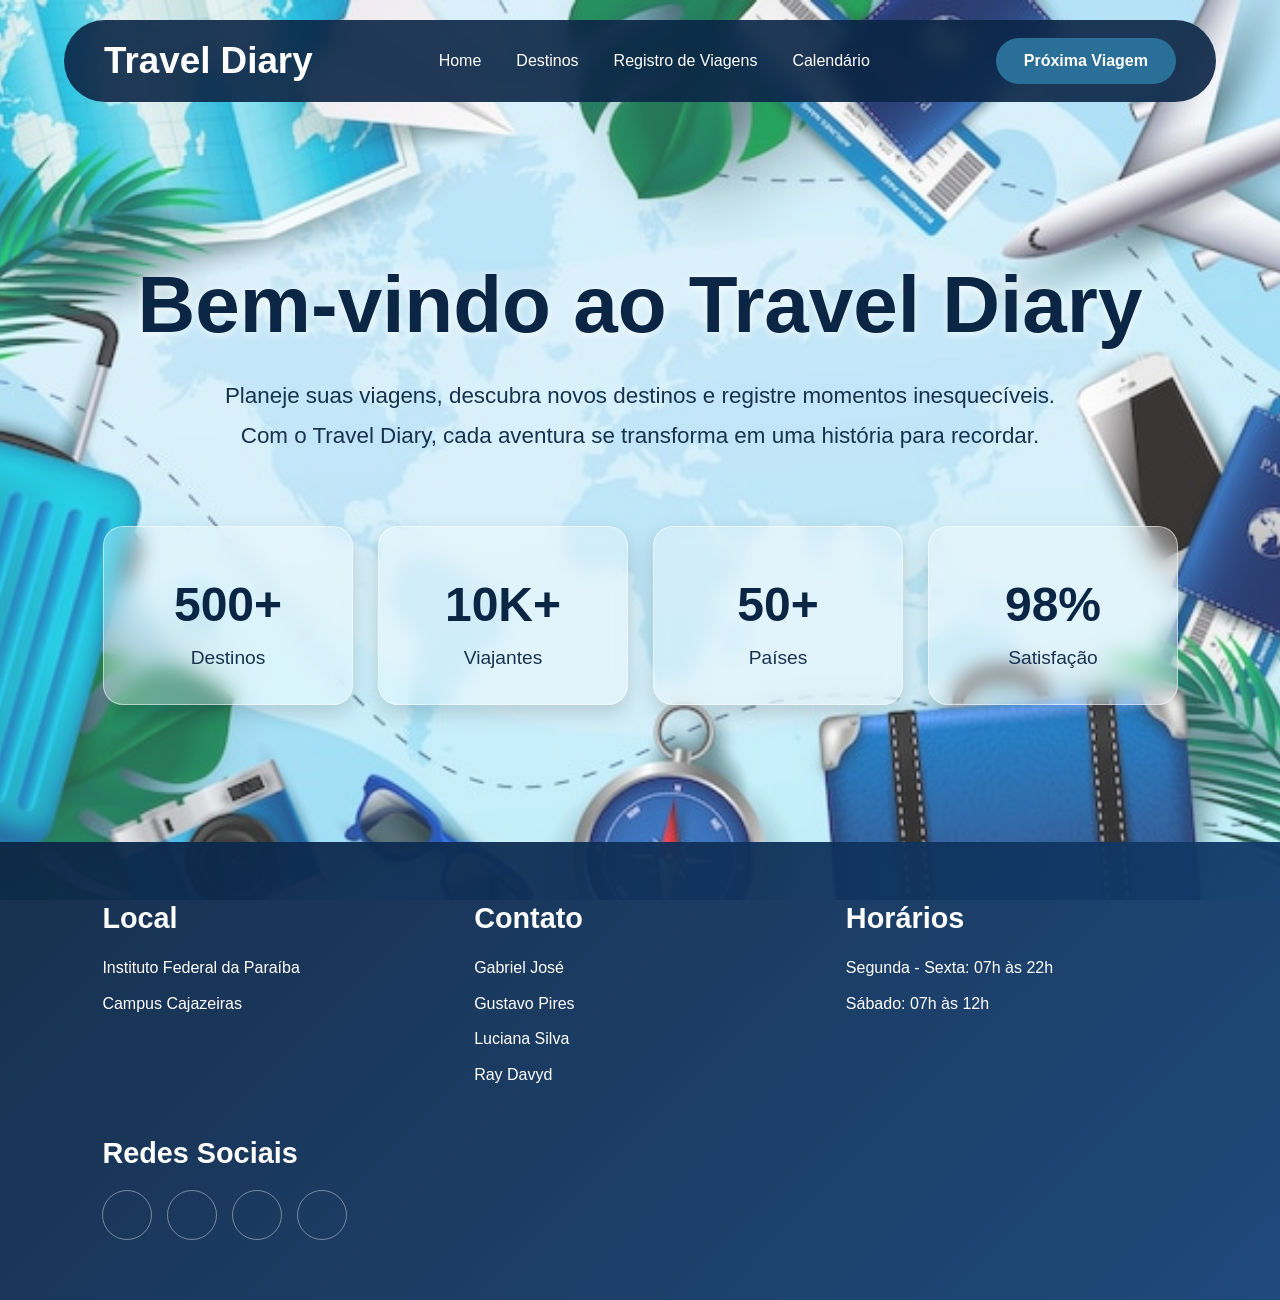
==== index.html @ 271119d4 "Adicionando a tela inicial" ====
<!DOCTYPE html>
<html lang="en">
<head>
    <meta charset="UTF-8">
    <meta name="viewport" content="width=device-width, initial-scale=1.0">
    <title>Travel Diary</title>
    <link rel="stylesheet" href="style.css">
</head>
<body>
    <header>

<nav>

<h1>Travel Diary</h1>

<ul>
<li><a href="#">Home</a></li>
<li><a href="#">Destinos</a></li>
<li><a href="#">Registro de Viagens</a></li>
<li><a href="#">Calendário</a></li>

</ul>

<a href="#" class="btn">Próxima Viagem</a>

</nav>

</header>

<section class="hero">

<div class="hero-content">

<h2>Bem-vindo ao Travel Diary</h2>

<p>
Planeje suas viagens, descubra novos destinos e registre
momentos inesquecíveis.
</p>

<p>
Com o Travel Diary, cada aventura se transforma em uma
história para recordar.
</p>

<div class="cards">

<div class="card">
<i class="fa-solid fa-location-dot"></i>
<h3>500+</h3>
<span>Destinos</span>
</div>

<div class="card">
<i class="fa-solid fa-plane"></i>
<h3>10K+</h3>
<span>Viajantes</span>
</div>

<div class="card">
<i class="fa-solid fa-earth-americas"></i>
<h3>50+</h3>
<span>Países</span>
</div>

<div class="card">
<i class="fa-regular fa-face-smile"></i>
<h3>98%</h3>
<span>Satisfação</span>
</div>

</div>

</div>

</section>

<footer>

<div class="footer-box">

<h3>
<i class="fa-solid fa-location-dot"></i>
Local
</h3>

<p>Instituto Federal da Paraíba</p>
<p>Campus Cajazeiras</p>

</div>

<div class="footer-box">

<h3>
<i class="fa-solid fa-phone"></i>
Contato
</h3>

<p>Gabriel José</p>
<p>Gustavo Pires</p>
<p>Luciana Silva</p>
<p>Ray Davyd</p>

</div>

<div class="footer-box">

<h3>
<i class="fa-regular fa-clock"></i>
Horários
</h3>

<p>Segunda - Sexta: 07h às 22h</p>
<p>Sábado: 07h às 12h</p>

</div>

<div class="footer-box">

<h3>
<i class="fa-solid fa-globe"></i>
Redes Sociais
</h3>

<div class="social">

<a href="#"><i class="fab fa-x-twitter"></i></a>
<a href="#"><i class="fab fa-facebook-f"></i></a>
<a href="#"><i class="fab fa-instagram"></i></a>
<a href="#"><i class="fab fa-linkedin-in"></i></a>

</div>

</div>

</footer>
</body>
</html>
---- style.css ----
*{
    margin:0;
    padding:0;
    box-sizing:border-box;
    font-family:Arial, Helvetica, sans-serif;
}

body{

    background:
    linear-gradient(
        rgba(255,255,255,0.15),
        rgba(255,255,255,0.15)
    ),
    url("img.jpeg");

    background-size:cover;
    background-position:center;
    background-attachment:fixed;

    min-height:100vh;
}

/* NAVBAR */

nav{

    width:90%;
    margin:20px auto;

    padding:18px 40px;

    display:flex;
    justify-content:space-between;
    align-items:center;

    background:rgba(11,37,69,.90);

    border-radius:50px;

    backdrop-filter:blur(10px);
}

nav h1{
    color:white;
    font-size:2.3rem;
}

nav ul{
    display:flex;
    gap:35px;
    list-style:none;
}

nav a{
    color:white;
    text-decoration:none;
    transition:.3s;
}

nav ul a:hover{
    color:#61A5C2;
}

.btn{

    background:#2A6F97;

    padding:14px 28px;

    border-radius:30px;

    font-weight:bold;
}

.btn:hover{
    background:#468FAF;
}

/* HERO */

.hero{

    min-height:80vh;

    display:flex;
    justify-content:center;
    align-items:center;

    text-align:center;

    padding:60px 20px;
}

.hero-content{

    max-width:1200px;
}

.hero-content h2{

    font-size:5rem;

    color:#0B2545;

    margin-bottom:25px;

    text-shadow:
    0 2px 8px rgba(255,255,255,.8);
}

.hero-content p{

    font-size:1.4rem;

    color:#16324F;

    line-height:1.8;
}

/* CARDS */

.cards{

    margin-top:70px;

    display:flex;

    justify-content:center;

    flex-wrap:wrap;

    gap:25px;
}

.card{

    width:250px;

    padding:35px;

    border-radius:20px;

    background:rgba(255,255,255,.30);

    backdrop-filter:blur(10px);

    border:1px solid rgba(255,255,255,.5);

    box-shadow:
    0 8px 20px rgba(0,0,0,.15);

    transition:.4s;
}

.card:hover{

    transform:
    translateY(-8px);
}

.card i{

    font-size:2.5rem;

    color:#134074;
}

.card h3{

    margin:15px 0;

    font-size:3rem;

    color:#0B2545;
}

.card span{

    color:#16324F;

    font-size:1.2rem;
}

/* FOOTER */

footer{

    background:
    linear-gradient(
        135deg,
        rgba(11,37,69,.95),
        rgba(19,64,116,.95)
    );

    display:grid;

    grid-template-columns:
    repeat(auto-fit,minmax(250px,1fr));

    gap:40px;

    padding:60px 8%;
}

.footer-box h3{

    color:white;

    margin-bottom:20px;

    font-size:1.8rem;
}

.footer-box i{

    color:#61A5C2;
}

.footer-box p{

    color:white;

    margin-bottom:10px;

    line-height:1.6;
}

.social{

    display:flex;

    gap:15px;

    margin-top:20px;
}

.social a{

    width:50px;
    height:50px;

    border-radius:50%;

    border:1px solid rgba(255,255,255,.4);

    display:flex;
    justify-content:center;
    align-items:center;

    color:white;

    transition:.3s;
}

.social a:hover{

    background:#2A6F97;
}
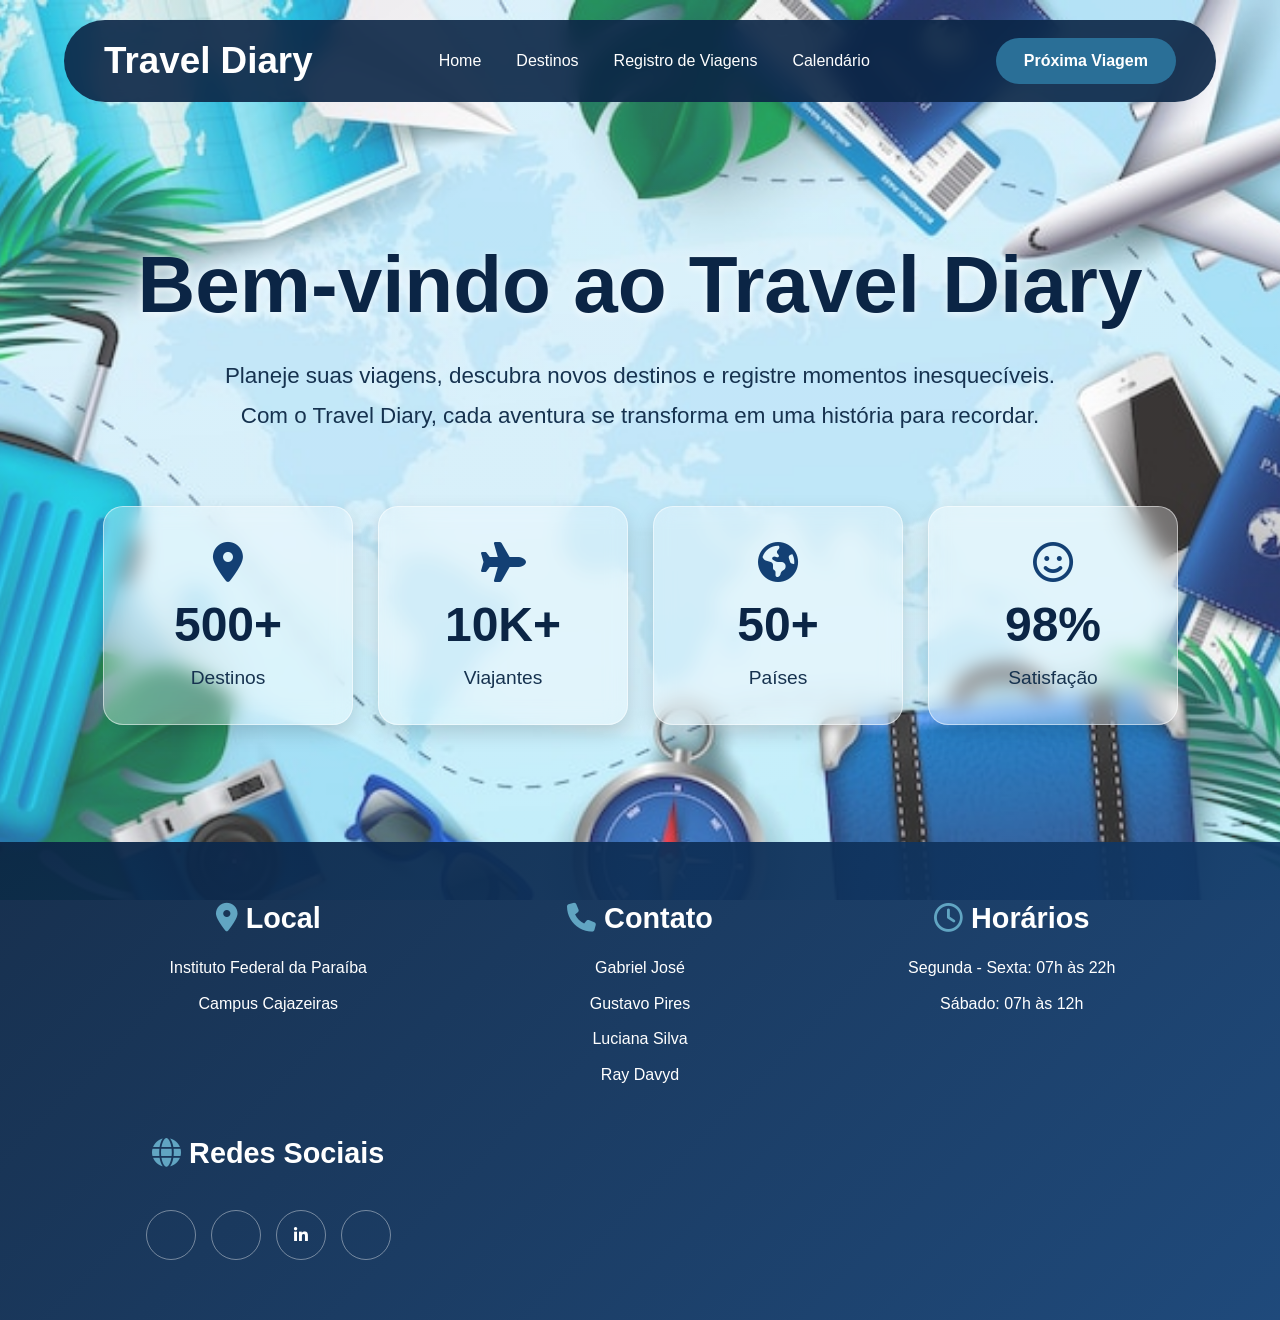
==== commit 74fb5d9d: "feat: adiciona ícones de redes sociais com animação" ====
--- a/index.html
+++ b/index.html
@@ -5,6 +5,8 @@
     <meta name="viewport" content="width=device-width, initial-scale=1.0">
     <title>Travel Diary</title>
     <link rel="stylesheet" href="style.css">
+    <link rel="stylesheet" href="https://cdn-uicons.flaticon.com/uicons-brands/css/uicons-brands.css">
+    <link rel="stylesheet" href="https://cdnjs.cloudflare.com/ajax/libs/font-awesome/6.5.0/css/all.min.css">
 </head>
 <body>
     <header>
@@ -124,10 +126,10 @@
 
 <div class="social">
 
-<a href="#"><i class="fab fa-x-twitter"></i></a>
-<a href="#"><i class="fab fa-facebook-f"></i></a>
-<a href="#"><i class="fab fa-instagram"></i></a>
-<a href="#"><i class="fab fa-linkedin-in"></i></a>
+<a href="https://facebook.com" target="_blank"><i class="fi fi-brands-facebook"></i></a>
+<a href="https://instagram.com" target="_blank"><i class="fi fi-brands-instagram"></i></a>
+<a href="https://linkedin.com" target="_blank"><i class="fab fa-linkedin-in"></i></a>
+<a href="https://twitter.com" target="_blank"><i class="fi fi-brands-twitter"></i></a>
 
 </div>
 
--- a/style.css
+++ b/style.css
@@ -233,6 +233,14 @@
     gap:15px;
 
     margin-top:20px;
+    justify-content: center;
+}
+
+.footer-box {
+  display: flex;
+  flex-direction: column;
+  align-items: center;
+  text-align: center;
 }
 
 .social a{
@@ -251,9 +259,16 @@
     color:white;
 
     transition:.3s;
+    text-decoration: none;
 }
 
 .social a:hover{
-
     background:#2A6F97;
+    transform: translateY(-5px);
+    border-color: white;
+}
+
+.social a i {
+  color: white;
+  transition: .3s;
 }
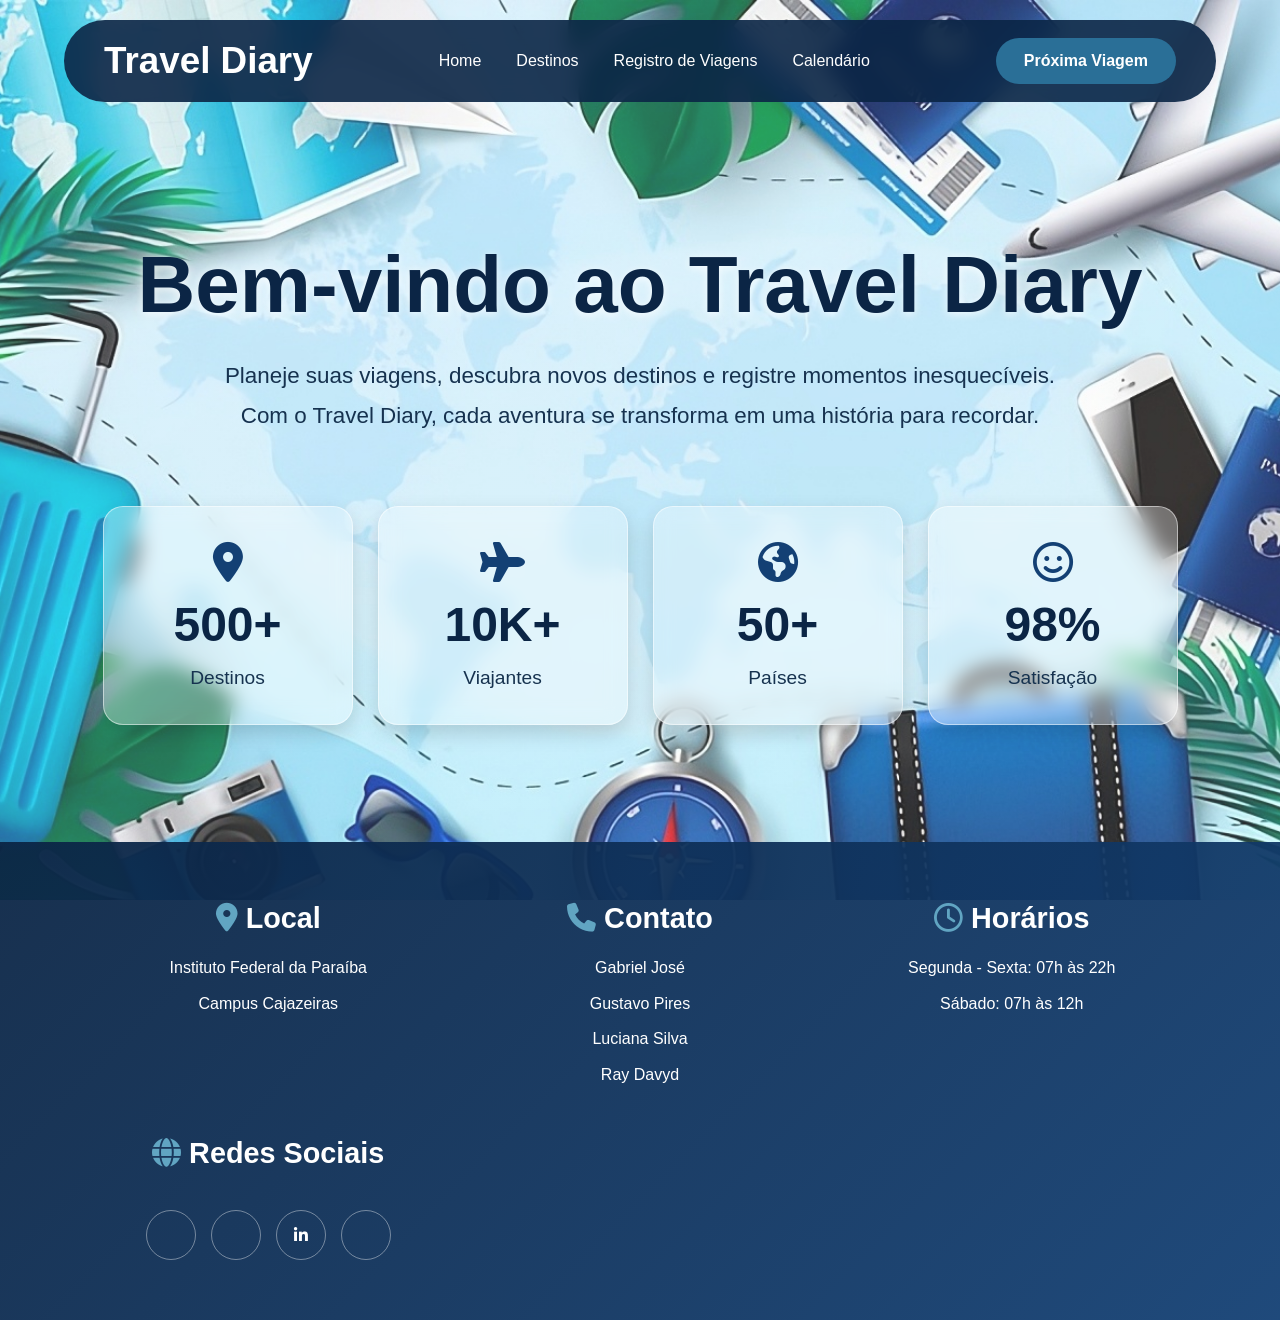
==== commit 28afda73: "feat:Adicionando o JS a página home" ====
--- a/index.html
+++ b/index.html
@@ -136,5 +136,6 @@
 </div>
 
 </footer>
+<script src="script.js"></script>
 </body>
 </html>
--- a/style.css
+++ b/style.css
@@ -16,8 +16,8 @@
 
     background-size:cover;
     background-position:center;
-    background-attachment:fixed;
-
+    background-attachment: fixed;
+   
     min-height:100vh;
 }
 
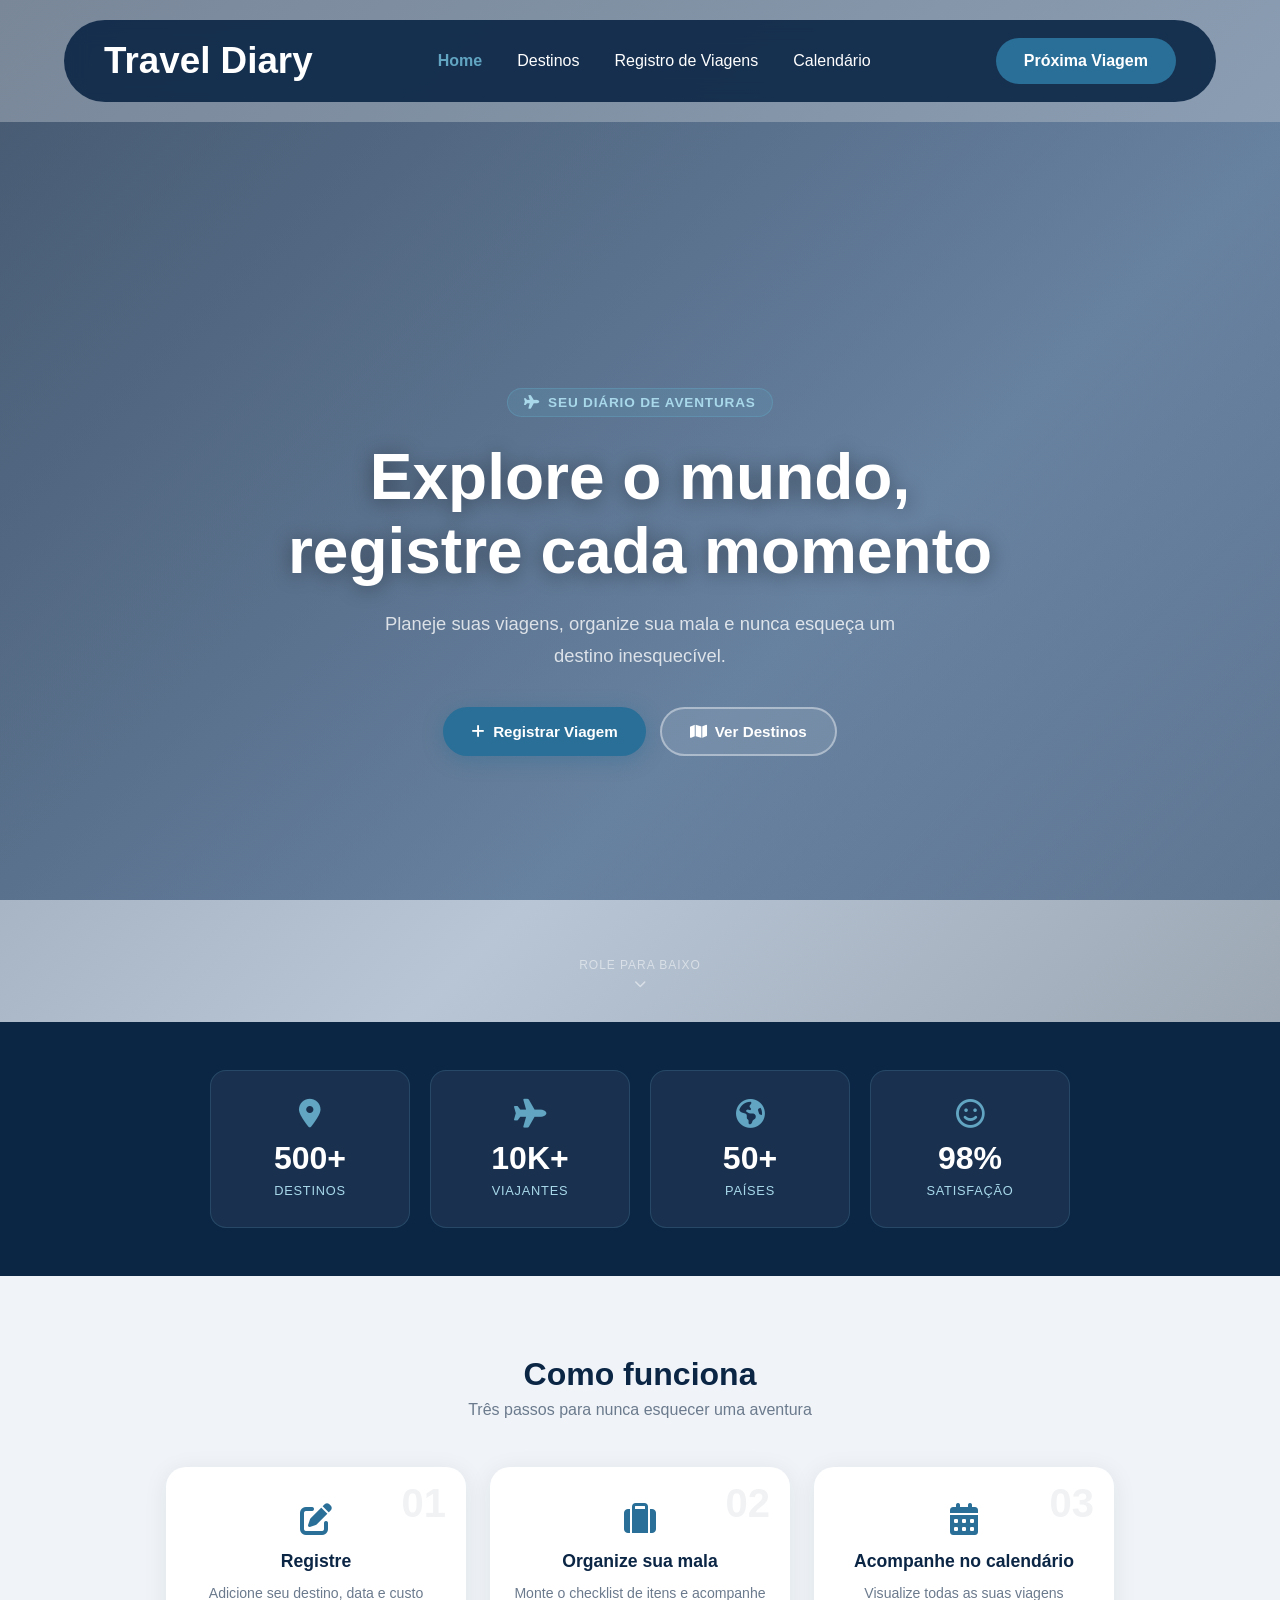
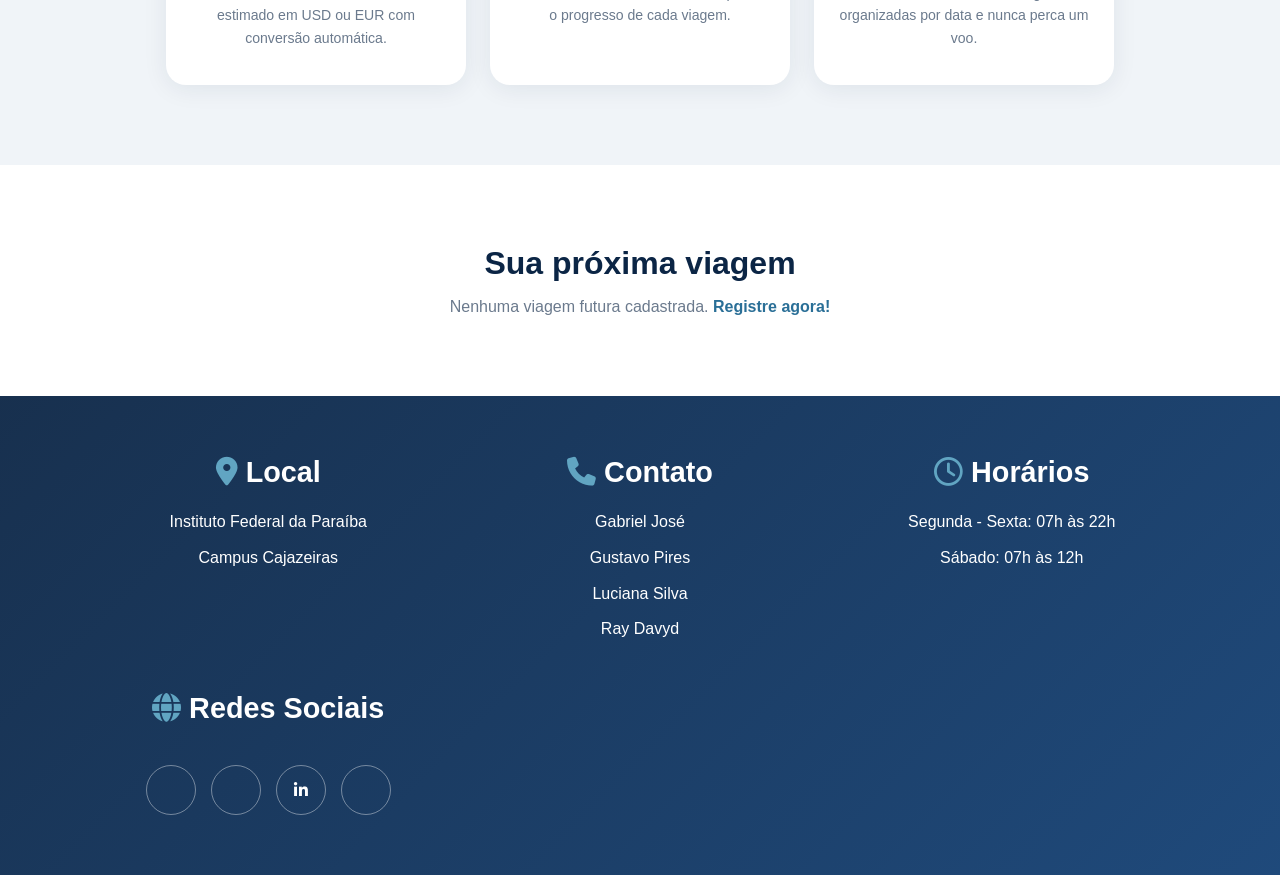
==== commit b000326f: "feat(calendario): implementa visualizacao por calendario e ajusta navegacao - Adiciona a pagina de c" ====
--- a/index.html
+++ b/index.html
@@ -1,141 +1,148 @@
 <!DOCTYPE html>
-<html lang="en">
+<html lang="pt-BR">
+
 <head>
     <meta charset="UTF-8">
     <meta name="viewport" content="width=device-width, initial-scale=1.0">
     <title>Travel Diary</title>
-    <link rel="stylesheet" href="style.css">
+    <link rel="stylesheet" href="css/style.css">
     <link rel="stylesheet" href="https://cdn-uicons.flaticon.com/uicons-brands/css/uicons-brands.css">
     <link rel="stylesheet" href="https://cdnjs.cloudflare.com/ajax/libs/font-awesome/6.5.0/css/all.min.css">
+    <link rel="shortcut icon" href="assets/aviao-aereo.png" type="image/x-icon">
+
 </head>
+
 <body>
+
     <header>
+        <nav>
+            <h1>Travel Diary</h1>
+            <ul>
+                <li><a href="index.html" class="active">Home</a></li>
+                <li><a href="pages/destinos.html">Destinos</a></li>
+                <li><a href="pages/paginaRegistrar.html">Registro de Viagens</a></li>
+                <li><a href="pages/calendario.html">Calendário</a></li>
+            </ul>
+            <a href="paginaRegistrar.html" class="btn-nav">Próxima Viagem</a>
+        </nav>
+    </header>
 
-<nav>
+    <!-- ===== HERO ===== -->
+    <section class="hero">
+        <div class="hero-overlay"></div>
+        <div class="hero-content">
+            <span class="hero-badge"><i class="fa-solid fa-plane"></i> Seu diário de aventuras</span>
+            <h2>Explore o mundo,<br>registre cada momento</h2>
+            <p>Planeje suas viagens, organize sua mala e nunca esqueça um destino inesquecível.</p>
+            <div class="hero-btns">
+                <a href="paginaRegistrar.html" class="btn-hero-primary">
+                    <i class="fa-solid fa-plus"></i> Registrar Viagem
+                </a>
+                <a href="pages/destinos.html" class="btn-hero-secondary">
+                    <i class="fa-solid fa-map"></i> Ver Destinos
+                </a>
+            </div>
+        </div>
 
-<h1>Travel Diary</h1>
+        <div class="hero-scroll">
+            <span>Role para baixo</span>
+            <i class="fa-solid fa-chevron-down"></i>
+        </div>
+    </section>
 
-<ul>
-<li><a href="#">Home</a></li>
-<li><a href="#">Destinos</a></li>
-<li><a href="#">Registro de Viagens</a></li>
-<li><a href="#">Calendário</a></li>
+    <!-- ===== STATS ===== -->
+    <section class="stats-section">
+        <div class="stats-grid">
+            <div class="stat-card">
+                <i class="fa-solid fa-location-dot"></i>
+                <h3>500+</h3>
+                <span>Destinos</span>
+            </div>
+            <div class="stat-card">
+                <i class="fa-solid fa-plane"></i>
+                <h3>10K+</h3>
+                <span>Viajantes</span>
+            </div>
+            <div class="stat-card">
+                <i class="fa-solid fa-earth-americas"></i>
+                <h3>50+</h3>
+                <span>Países</span>
+            </div>
+            <div class="stat-card">
+                <i class="fa-regular fa-face-smile"></i>
+                <h3>98%</h3>
+                <span>Satisfação</span>
+            </div>
+        </div>
+    </section>
 
-</ul>
+    <!-- ===== COMO FUNCIONA ===== -->
+    <section class="how-section">
+        <h2 class="section-heading">Como funciona</h2>
+        <p class="section-sub">Três passos para nunca esquecer uma aventura</p>
+        <div class="steps-grid">
+            <div class="step-card">
+                <div class="step-num">01</div>
+                <i class="fa-solid fa-pen-to-square"></i>
+                <h3>Registre</h3>
+                <p>Adicione seu destino, data e custo estimado em USD ou EUR com conversão automática.</p>
+            </div>
+            <div class="step-card">
+                <div class="step-num">02</div>
+                <i class="fa-solid fa-suitcase"></i>
+                <h3>Organize sua mala</h3>
+                <p>Monte o checklist de itens e acompanhe o progresso de cada viagem.</p>
+            </div>
+            <div class="step-card">
+                <div class="step-num">03</div>
+                <i class="fa-solid fa-calendar-days"></i>
+                <h3>Acompanhe no calendário</h3>
+                <p>Visualize todas as suas viagens organizadas por data e nunca perca um voo.</p>
+            </div>
+        </div>
+    </section>
 
-<a href="#" class="btn">Próxima Viagem</a>
+    <!-- ===== PRÓXIMA VIAGEM (dinâmica via JS) ===== -->
+    <section class="proxima-section">
+        <h2 class="section-heading">Sua próxima viagem</h2>
+        <div id="proxima-viagem-container">
+            <p class="sem-viagem">Nenhuma viagem cadastrada ainda.
+                <a href="paginaRegistrar.html">Registre agora!</a>
+            </p>
+        </div>
+    </section>
 
-</nav>
+    <footer>
+        <div class="footer-box">
+            <h3><i class="fa-solid fa-location-dot"></i> Local</h3>
+            <p>Instituto Federal da Paraíba</p>
+            <p>Campus Cajazeiras</p>
+        </div>
+        <div class="footer-box">
+            <h3><i class="fa-solid fa-phone"></i> Contato</h3>
+            <p>Gabriel José</p>
+            <p>Gustavo Pires</p>
+            <p>Luciana Silva</p>
+            <p>Ray Davyd</p>
+        </div>
+        <div class="footer-box">
+            <h3><i class="fa-regular fa-clock"></i> Horários</h3>
+            <p>Segunda - Sexta: 07h às 22h</p>
+            <p>Sábado: 07h às 12h</p>
+        </div>
+        <div class="footer-box">
+            <h3><i class="fa-solid fa-globe"></i> Redes Sociais</h3>
+            <div class="social">
+                <a href="https://facebook.com" target="_blank"><i class="fi fi-brands-facebook"></i></a>
+                <a href="https://instagram.com" target="_blank"><i class="fi fi-brands-instagram"></i></a>
+                <a href="https://linkedin.com" target="_blank"><i class="fab fa-linkedin-in"></i></a>
+                <a href="https://twitter.com" target="_blank"><i class="fi fi-brands-twitter"></i></a>
+            </div>
+        </div>
+    </footer>
 
-</header>
+    <script src="js/dados.js"></script>
+    <script src="js/index.js"></script>
+</body>
 
-<section class="hero">
-
-<div class="hero-content">
-
-<h2>Bem-vindo ao Travel Diary</h2>
-
-<p>
-Planeje suas viagens, descubra novos destinos e registre
-momentos inesquecíveis.
-</p>
-
-<p>
-Com o Travel Diary, cada aventura se transforma em uma
-história para recordar.
-</p>
-
-<div class="cards">
-
-<div class="card">
-<i class="fa-solid fa-location-dot"></i>
-<h3>500+</h3>
-<span>Destinos</span>
-</div>
-
-<div class="card">
-<i class="fa-solid fa-plane"></i>
-<h3>10K+</h3>
-<span>Viajantes</span>
-</div>
-
-<div class="card">
-<i class="fa-solid fa-earth-americas"></i>
-<h3>50+</h3>
-<span>Países</span>
-</div>
-
-<div class="card">
-<i class="fa-regular fa-face-smile"></i>
-<h3>98%</h3>
-<span>Satisfação</span>
-</div>
-
-</div>
-
-</div>
-
-</section>
-
-<footer>
-
-<div class="footer-box">
-
-<h3>
-<i class="fa-solid fa-location-dot"></i>
-Local
-</h3>
-
-<p>Instituto Federal da Paraíba</p>
-<p>Campus Cajazeiras</p>
-
-</div>
-
-<div class="footer-box">
-
-<h3>
-<i class="fa-solid fa-phone"></i>
-Contato
-</h3>
-
-<p>Gabriel José</p>
-<p>Gustavo Pires</p>
-<p>Luciana Silva</p>
-<p>Ray Davyd</p>
-
-</div>
-
-<div class="footer-box">
-
-<h3>
-<i class="fa-regular fa-clock"></i>
-Horários
-</h3>
-
-<p>Segunda - Sexta: 07h às 22h</p>
-<p>Sábado: 07h às 12h</p>
-
-</div>
-
-<div class="footer-box">
-
-<h3>
-<i class="fa-solid fa-globe"></i>
-Redes Sociais
-</h3>
-
-<div class="social">
-
-<a href="https://facebook.com" target="_blank"><i class="fi fi-brands-facebook"></i></a>
-<a href="https://instagram.com" target="_blank"><i class="fi fi-brands-instagram"></i></a>
-<a href="https://linkedin.com" target="_blank"><i class="fab fa-linkedin-in"></i></a>
-<a href="https://twitter.com" target="_blank"><i class="fi fi-brands-twitter"></i></a>
-
-</div>
-
-</div>
-
-</footer>
-<script src="script.js"></script>
-</body>
 </html>
--- a/css/style.css
+++ b/css/style.css
@@ -0,0 +1,1389 @@
+* {
+  margin: 0;
+  padding: 0;
+  box-sizing: border-box;
+  font-family: Arial, Helvetica, sans-serif;
+}
+
+:root {
+  --navy:       #0B2545;
+  --navy-mid:   #134074;
+  --gold:       #E8A020;
+  --teal:       #1CA8A0;
+  --white:      #ffffff;
+  --bg-page:    #f0f4f8;
+  --bg-card:    #ffffff;
+  --text-dark:  #0B2545;
+  --text-mid:   #16324F;
+  --text-muted: #6b7a8d;
+  --border:     #dde3ea;
+  --future:     #1CA8A0;
+  --future-bg:  #e1f5ee;
+  --past:       #9ca3af;
+  --past-bg:    #f3f4f6;
+  --today:      #E8A020;
+  --today-bg:   #faeeda;
+  --r-sm: 6px;
+  --r-md: 12px;
+  --r-lg: 20px;
+  --shadow: 0 4px 24px rgba(11, 37, 69, 0.10);
+  --trans: 0.2s ease;
+}
+
+
+
+/* BODY */
+body {
+  background:
+    linear-gradient(135deg, rgba(11, 37, 69, 0.55) 0%, rgba(19, 64, 116, 0.45) 100%),
+    url("https://images.unsplash.com/photo-1488646953014-85cb44e25828?w=1600&auto=format&fit=crop&q=80");
+  background-size: cover;
+  background-position: center;
+  background-repeat: no-repeat;
+  background-attachment: fixed;
+  min-height: 100vh;
+}
+
+/*NAVBAR*/
+nav {
+  width: 90%;
+  margin: 20px auto;
+  padding: 18px 40px;
+  display: flex;
+  justify-content: space-between;
+  align-items: center;
+  background: rgba(11,37,69,.90);
+  border-radius: 50px;
+  backdrop-filter: blur(10px);
+}
+
+nav h1 {
+  color: white;
+  font-size: 2.3rem;
+}
+
+nav ul {
+  display: flex;
+  gap: 35px;
+  list-style: none;
+}
+
+nav a {
+  color: white;
+  text-decoration: none;
+  transition: .3s;
+}
+
+nav ul a:hover {
+  color: #61A5C2;
+}
+
+nav ul a.active {
+  color: #61A5C2;
+  font-weight: bold;
+}
+
+.btn-nav {
+  background: #2A6F97;
+  padding: 14px 28px;
+  border-radius: 30px;
+  font-weight: bold;
+  color: white;
+  text-decoration: none;
+  transition: .3s;
+}
+
+.btn-nav:hover {
+  background: #468FAF;
+}
+
+
+
+/* HERO  */
+.hero {
+  position: relative;
+  min-height: 100vh;
+  display: flex;
+  align-items: center;
+  justify-content: center;
+  background-image: url("https://images.unsplash.com/photo-1488646953014-85cb44e25828?w=1600&auto=format&fit=crop&q=80");
+  background-size: cover;
+  background-position: center;
+  background-attachment: fixed;
+  overflow: hidden;
+}
+
+.hero-overlay {
+  position: absolute;
+  inset: 0;
+  background: linear-gradient(
+    135deg,
+    rgba(11, 37, 69, 0.45) 0%,
+    rgba(19, 64, 116, 0.30) 60%,
+    rgba(11, 37, 69, 0.40) 100%
+  );
+}
+
+.hero-content {
+  position: relative;
+  z-index: 2;
+  text-align: center;
+  max-width: 780px;
+  padding: 0 24px;
+  animation: fadeUp 0.9s ease both;
+}
+
+@keyframes fadeUp {
+  from { opacity: 0; transform: translateY(30px); }
+  to   { opacity: 1; transform: translateY(0); }
+}
+
+.hero-badge {
+  display: inline-flex;
+  align-items: center;
+  gap: 8px;
+  background: rgba(97, 165, 194, 0.2);
+  border: 1px solid rgba(97, 165, 194, 0.4);
+  color: #A8D8EA;
+  font-size: 0.85rem;
+  font-weight: 600;
+  letter-spacing: 0.06em;
+  text-transform: uppercase;
+  padding: 6px 16px;
+  border-radius: 50px;
+  margin-bottom: 24px;
+}
+
+.hero-content h2 {
+  font-size: clamp(2.4rem, 5vw, 4rem);
+  font-weight: 700;
+  color: #ffffff;
+  line-height: 1.15;
+  margin-bottom: 20px;
+  text-shadow: 0 2px 20px rgba(0, 0, 0, 0.4);
+}
+
+.hero-content p {
+  font-size: 1.15rem;
+  color: rgba(255, 255, 255, 0.78);
+  line-height: 1.7;
+  margin-bottom: 36px;
+  max-width: 560px;
+  margin-left: auto;
+  margin-right: auto;
+}
+
+.hero-btns {
+  display: flex;
+  gap: 14px;
+  justify-content: center;
+  flex-wrap: wrap;
+}
+
+.btn-hero-primary {
+  display: inline-flex;
+  align-items: center;
+  gap: 8px;
+  padding: 14px 28px;
+  background: #2A6F97;
+  color: #fff;
+  border-radius: 50px;
+  font-weight: 700;
+  font-size: 0.95rem;
+  text-decoration: none;
+  transition: background .2s, transform .2s;
+  box-shadow: 0 4px 20px rgba(42, 111, 151, 0.4);
+}
+
+.btn-hero-primary:hover {
+  background: #468FAF;
+  transform: translateY(-2px);
+}
+
+.btn-hero-secondary {
+  display: inline-flex;
+  align-items: center;
+  gap: 8px;
+  padding: 14px 28px;
+  background: rgba(255, 255, 255, 0.1);
+  color: #fff;
+  border: 2px solid rgba(255, 255, 255, 0.4);
+  border-radius: 50px;
+  font-weight: 700;
+  font-size: 0.95rem;
+  text-decoration: none;
+  transition: background .2s, transform .2s;
+  backdrop-filter: blur(4px);
+}
+
+.btn-hero-secondary:hover {
+  background: rgba(255, 255, 255, 0.2);
+  transform: translateY(-2px);
+}
+
+/* Scroll indicator */
+.hero-scroll {
+  position: absolute;
+  bottom: 32px;
+  left: 50%;
+  transform: translateX(-50%);
+  z-index: 2;
+  display: flex;
+  flex-direction: column;
+  align-items: center;
+  gap: 6px;
+  color: rgba(255, 255, 255, 0.5);
+  font-size: 0.75rem;
+  letter-spacing: 0.08em;
+  text-transform: uppercase;
+  animation: bounce 2s ease-in-out infinite;
+}
+
+@keyframes bounce {
+  0%, 100% { transform: translateX(-50%) translateY(0); }
+  50%       { transform: translateX(-50%) translateY(6px); }
+}
+
+/*STATS*/
+.stats-section {
+  background: #0B2545;
+  padding: 48px 5%;
+}
+
+.stats-grid {
+  display: flex;
+  gap: 20px;
+  justify-content: center;
+  flex-wrap: wrap;
+  max-width: 900px;
+  margin: 0 auto;
+}
+
+.stat-card {
+  flex: 1;
+  min-width: 150px;
+  max-width: 200px;
+  background: rgba(255, 255, 255, 0.06);
+  border: 1px solid rgba(97, 165, 194, 0.2);
+  border-radius: 16px;
+  padding: 28px 20px;
+  text-align: center;
+  transition: transform .2s, background .2s;
+}
+
+.stat-card:hover {
+  transform: translateY(-4px);
+  background: rgba(97, 165, 194, 0.1);
+}
+
+.stat-card i {
+  font-size: 1.8rem;
+  color: #61A5C2;
+  margin-bottom: 12px;
+  display: block;
+}
+
+.stat-card h3 {
+  font-size: 2rem;
+  font-weight: 700;
+  color: #ffffff;
+  margin-bottom: 4px;
+}
+
+.stat-card span {
+  font-size: 0.8rem;
+  color: #A8D8EA;
+  text-transform: uppercase;
+  letter-spacing: 0.06em;
+}
+
+/*COMO FUNCIONA*/
+.how-section {
+  padding: 80px 5%;
+  background: #f0f4f8;
+  text-align: center;
+}
+
+.section-heading {
+  font-size: 2rem;
+  font-weight: 700;
+  color: #0B2545;
+  margin-bottom: 8px;
+}
+
+.section-sub {
+  color: #6b7a8d;
+  font-size: 1rem;
+  margin-bottom: 48px;
+}
+
+.steps-grid {
+  display: flex;
+  gap: 24px;
+  justify-content: center;
+  flex-wrap: wrap;
+  max-width: 1000px;
+  margin: 0 auto;
+}
+
+.step-card {
+  flex: 1;
+  min-width: 220px;
+  max-width: 300px;
+  background: #ffffff;
+  border-radius: 20px;
+  padding: 36px 24px;
+  text-align: center;
+  position: relative;
+  box-shadow: 0 4px 24px rgba(11, 37, 69, 0.08);
+  transition: transform .2s, box-shadow .2s;
+}
+
+.step-card:hover {
+  transform: translateY(-6px);
+  box-shadow: 0 12px 36px rgba(11, 37, 69, 0.14);
+}
+
+.step-num {
+  position: absolute;
+  top: 16px;
+  right: 20px;
+  font-size: 2.5rem;
+  font-weight: 700;
+  color: rgba(11, 37, 69, 0.06);
+  line-height: 1;
+}
+
+.step-card i {
+  font-size: 2rem;
+  color: #2A6F97;
+  margin-bottom: 16px;
+  display: block;
+}
+
+.step-card h3 {
+  font-size: 1.1rem;
+  font-weight: 700;
+  color: #0B2545;
+  margin-bottom: 10px;
+}
+
+.step-card p {
+  font-size: 0.88rem;
+  color: #6b7a8d;
+  line-height: 1.6;
+}
+
+/* ===== PRÓXIMA VIAGEM ===== */
+.proxima-section {
+  padding: 80px 5%;
+  background: #ffffff;
+  text-align: center;
+}
+
+.sem-viagem {
+  color: #6b7a8d;
+  font-size: 1rem;
+  margin-top: 16px;
+}
+
+.sem-viagem a {
+  color: #2A6F97;
+  font-weight: 600;
+  text-decoration: none;
+}
+
+.sem-viagem a:hover {
+  text-decoration: underline;
+}
+
+/* Card da próxima viagem */
+.proxima-card {
+  display: inline-flex;
+  flex-direction: column;
+  align-items: flex-start;
+  background: #0B2545;
+  border: 1px solid rgba(97, 165, 194, 0.2);
+  border-radius: 20px;
+  padding: 32px 36px;
+  max-width: 480px;
+  width: 100%;
+  text-align: left;
+  margin-top: 16px;
+  box-shadow: 0 8px 32px rgba(11, 37, 69, 0.2);
+}
+
+.proxima-card .destino-nome {
+  font-size: 2rem;
+  font-weight: 700;
+  color: #61A5C2;
+  margin-bottom: 12px;
+}
+
+.proxima-card .proxima-info {
+  font-size: 0.9rem;
+  color: #A8D8EA;
+  line-height: 1.9;
+}
+
+.proxima-card .proxima-info i {
+  width: 18px;
+  color: #61A5C2;
+}
+
+.proxima-card .dias-restantes {
+  margin-top: 20px;
+  display: inline-block;
+  background: rgba(97, 165, 194, 0.15);
+  border: 1px solid rgba(97, 165, 194, 0.3);
+  color: #A8D8EA;
+  font-size: 0.82rem;
+  font-weight: 600;
+  padding: 6px 14px;
+  border-radius: 50px;
+}
+
+.proxima-card .btn-ver {
+  margin-top: 20px;
+  display: inline-flex;
+  align-items: center;
+  gap: 8px;
+  padding: 10px 22px;
+  background: #2A6F97;
+  color: #fff;
+  border-radius: 50px;
+  font-size: 0.88rem;
+  font-weight: 600;
+  text-decoration: none;
+  transition: background .2s;
+}
+
+.proxima-card .btn-ver:hover {
+  background: #468FAF;
+}
+
+
+/*SEÇÃO PRINCIPAL*/
+.register-section {
+  padding: 50px 5%;
+  display: flex;
+  flex-direction: column;
+  align-items: center;
+  gap: 40px;
+}
+
+.section-title {
+  text-align: center;
+  color: #0B2545;
+  text-shadow: 0 2px 8px rgba(255,255,255,.8);
+}
+
+.section-title h2 {
+  font-size: 2.8rem;
+  margin-bottom: 10px;
+}
+
+.section-title p {
+  font-size: 1.1rem;
+  color: #16324F;
+}
+
+/*CARD*/
+.trip-card {
+  width: 100%;
+  max-width: 480px;
+  background: rgba(11,37,69,0.92);
+  border: 1px solid rgba(97,165,194,0.25);
+  border-radius: 24px;
+  padding: 32px;
+  color: white;
+  backdrop-filter: blur(12px);
+  box-shadow: 0 10px 40px rgba(0,0,0,0.35);
+}
+
+.trip-card h2 {
+  font-size: 2rem;
+  margin-bottom: 28px;
+  color: #61A5C2;
+}
+
+/*FORMULÁRIO*/
+form {
+  display: flex;
+  flex-direction: column;
+  gap: 20px;
+}
+
+.input-group {
+  display: flex;
+  flex-direction: column;
+  gap: 8px;
+}
+
+.input-group label {
+  font-size: 14px;
+  font-weight: 600;
+  color: #A8D8EA;
+}
+
+.input-group input,
+.input-group select {
+  width: 100%;
+  height: 48px;
+  border: 1px solid rgba(97,165,194,0.30);
+  border-radius: 12px;
+  background: rgba(255,255,255,0.07);
+  color: white;
+  padding: 0 16px;
+  font-size: 15px;
+  transition: border .2s;
+}
+
+.input-group input:focus,
+.input-group select:focus {
+  outline: none;
+  border-color: #61A5C2;
+}
+
+.input-group input::placeholder {
+  color: #8ba8bb;
+}
+
+.input-color option {
+  color: #0B2545;
+  background: white;
+}
+
+.row {
+  display: flex;
+  gap: 16px;
+}
+
+.row .input-group {
+  flex: 1;
+}
+
+.item-box {
+  display: flex;
+  gap: 10px;
+}
+
+.item-box input {
+  flex: 1;
+}
+
+.item-box button {
+  width: 52px;
+  height: 48px;
+  border: none;
+  border-radius: 12px;
+  background: #2A6F97;
+  color: white;
+  font-size: 26px;
+  cursor: pointer;
+  transition: .2s;
+}
+
+.item-box button:hover {
+  background: #468FAF;
+}
+
+.btn-submit {
+  width: 100%;
+  height: 52px;
+  border: none;
+  border-radius: 12px;
+  background: #2A6F97;
+  color: white;
+  font-size: 17px;
+  font-weight: 700;
+  cursor: pointer;
+  margin-top: 8px;
+  transition: .2s;
+  letter-spacing: .5px;
+}
+
+.btn-submit:hover {
+  background: #468FAF;
+  transform: translateY(-2px);
+}
+
+/*FEEDBACK DO FORMULÁRIO*/
+.form-feedback {
+  padding: 14px 16px;
+  border-radius: 12px;
+  font-size: 14px;
+  font-weight: 600;
+  text-align: center;
+  animation: fadeIn .25s ease;
+}
+
+.form-feedback.sucesso {
+  background: rgba(28, 168, 160, 0.15);
+  border: 1px solid rgba(28, 168, 160, 0.4);
+  color: #6be0d6;
+}
+
+.form-feedback.erro {
+  background: rgba(224, 82, 82, 0.15);
+  border: 1px solid rgba(224, 82, 82, 0.4);
+  color: #ff9d9d;
+}
+
+@keyframes fadeIn {
+  from { opacity: 0; transform: translateY(-6px); }
+  to   { opacity: 1; transform: translateY(0); }
+}
+
+/*TAXAS DE CÂMBIO*/
+.currency-box {
+  margin-top: 28px;
+  border-top: 1px solid rgba(97,165,194,0.2);
+  padding-top: 22px;
+}
+
+.currency-box h3 {
+  margin-bottom: 12px;
+  color: #61A5C2;
+  font-size: 1rem;
+}
+
+.currency-box p {
+  color: #cce0ec;
+  line-height: 30px;
+  font-size: 14px;
+}
+
+/*LISTA DE VIAGENS*/
+#lista-viagens {
+  display: flex;
+  flex-wrap: wrap;
+  gap: 28px;
+  justify-content: center;
+  width: 100%;
+  max-width: 1200px;
+}
+
+#lista-viagens .trip-card {
+  margin: 0;
+}
+
+#lista-viagens .trip-card h2 {
+  font-size: 1.5rem;
+}
+
+.btn-excluir {
+  width: 100%;
+  height: 48px;
+  border: none;
+  border-radius: 12px;
+  background: #8b1a1a;
+  color: white;
+  font-size: 15px;
+  font-weight: 600;
+  cursor: pointer;
+  margin-top: 16px;
+  transition: .2s;
+}
+
+.btn-excluir:hover {
+  background: #b52525;
+  transform: translateY(-2px);
+}
+
+/*CHECKBOX*/
+input[type="checkbox"] {
+  width: 18px;
+  height: 18px;
+  cursor: pointer;
+  flex-shrink: 0;
+}
+
+/*CHECKLIST DA MALA*/
+.item-mala-label {
+  color: #ddd;
+  transition: color .2s;
+}
+
+.item-mala-label.item-riscado {
+  color: #888;
+  text-decoration: line-through;
+}
+
+.item-mala {
+  display: flex;
+  align-items: center;
+  gap: 8px;
+  margin-bottom: 6px;
+}
+
+footer {
+  background:
+    linear-gradient(135deg, rgba(11,37,69,.95), rgba(19,64,116,.95));
+  display: grid;
+  grid-template-columns: repeat(auto-fit, minmax(250px, 1fr));
+  gap: 40px;
+  padding: 60px 8%;
+  margin-top: 0;
+}
+
+.footer-box {
+  display: flex;
+  flex-direction: column;
+  align-items: center;
+  text-align: center;
+}
+
+.footer-box h3 {
+  color: white;
+  margin-bottom: 20px;
+  font-size: 1.8rem;
+}
+
+.footer-box i {
+  color: #61A5C2;
+}
+
+.footer-box p {
+  color: white;
+  margin-bottom: 10px;
+  line-height: 1.6;
+}
+
+.social {
+  display: flex;
+  gap: 15px;
+  margin-top: 20px;
+  justify-content: center;
+}
+
+.social a {
+  width: 50px;
+  height: 50px;
+  border-radius: 50%;
+  border: 1px solid rgba(255,255,255,.4);
+  display: flex;
+  justify-content: center;
+  align-items: center;
+  color: white;
+  transition: .3s;
+  text-decoration: none;
+}
+
+.social a:hover {
+  background: #2A6F97;
+  transform: translateY(-5px);
+  border-color: white;
+}
+
+.social a i {
+  color: white;
+  transition: .3s;
+}
+
+.main-calendar {
+  max-width: 1200px;
+  margin: 40px auto;
+  padding: 0 24px;
+  display: grid;
+  grid-template-columns: 1fr 300px;
+  gap: 28px;
+  align-items: start;
+}
+
+
+.calendar-container {
+  background: var(--bg-card);
+  border-radius: var(--r-lg);
+  box-shadow: var(--shadow);
+  padding: 28px;
+  border: 1px solid var(--border);
+}
+
+
+.calendar-header {
+  display: flex;
+  align-items: center;
+  justify-content: space-between;
+  margin-bottom: 24px;
+  gap: 12px;
+}
+
+.calendar-nav-btn {
+  width: 38px;
+  height: 38px;
+  border: 1px solid var(--border);
+  border-radius: var(--r-sm);
+  background: var(--bg-page);
+  color: var(--navy-mid);
+  font-size: 0.9rem;
+  cursor: pointer;
+  display: flex;
+  align-items: center;
+  justify-content: center;
+  transition: background var(--trans), color var(--trans), border-color var(--trans);
+  flex-shrink: 0;
+}
+
+.calendar-nav-btn:hover {
+  background: var(--navy);
+  color: var(--white);
+  border-color: var(--navy);
+}
+
+.calendar-filters {
+  display: flex;
+  gap: 10px;
+  align-items: center;
+}
+
+.calendar-filters select {
+  font-family: Arial, Helvetica, sans-serif;
+  font-size: 1rem;
+  font-weight: 700;
+  color: var(--navy);
+  padding: 6px 10px;
+  border: 1px solid var(--border);
+  border-radius: var(--r-sm);
+  background: var(--bg-page);
+  cursor: pointer;
+  outline: none;
+  transition: border-color var(--trans);
+}
+
+.calendar-filters select:focus {
+  border-color: var(--navy-mid);
+}
+
+
+
+.weekdays {
+  display: grid;
+  grid-template-columns: repeat(7, 1fr);
+  gap: 4px;
+  margin-bottom: 8px;
+}
+
+.weekdays div {
+  text-align: center;
+  font-size: 0.75rem;
+  font-weight: 700;
+  text-transform: uppercase;
+  letter-spacing: 0.06em;
+  color: var(--text-muted);
+  padding: 6px 0;
+}
+
+
+.days-grid {
+  display: grid;
+  grid-template-columns: repeat(7, 1fr);
+  gap: 4px;
+}
+
+.calendar-day {
+  aspect-ratio: 1;
+  display: flex;
+  align-items: center;
+  justify-content: center;
+  border-radius: var(--r-sm);
+  font-size: 0.9rem;
+  font-weight: 500;
+  color: var(--text-dark);
+  position: relative;
+  transition: background var(--trans), color var(--trans), transform var(--trans);
+  user-select: none;
+}
+
+.calendar-day.empty {
+  background: transparent;
+}
+
+/* Dia normal */
+.calendar-day:not(.empty):not(.trip-future):not(.trip-past):not(.today):hover {
+  background: var(--bg-page);
+  cursor: default;
+}
+
+/* Dia de hoje */
+.calendar-day.today {
+  background: var(--today-bg);
+  color: var(--today);
+  font-weight: 700;
+  border: 2px solid var(--today);
+}
+
+.calendar-day.today::after {
+  content: '';
+  position: absolute;
+  bottom: 4px;
+  left: 50%;
+  transform: translateX(-50%);
+  width: 4px;
+  height: 4px;
+  border-radius: 50%;
+  background: var(--today);
+}
+
+/* Viagem futura */
+.calendar-day.trip-future {
+  background: var(--future-bg);
+  color: var(--future);
+  font-weight: 700;
+  border: 2px solid var(--future);
+  cursor: pointer;
+}
+
+.calendar-day.trip-future:hover {
+  background: var(--future);
+  color: var(--white);
+  transform: scale(1.08);
+  z-index: 1;
+  box-shadow: 0 4px 12px rgba(28, 168, 160, 0.3);
+}
+
+/* Viagem passada */
+.calendar-day.trip-past {
+  background: var(--past-bg);
+  color: var(--past);
+  font-weight: 600;
+  border: 2px solid var(--past);
+  cursor: pointer;
+}
+
+.calendar-day.trip-past:hover {
+  background: var(--past);
+  color: var(--white);
+  transform: scale(1.08);
+  z-index: 1;
+}
+
+.calendar-legend {
+  display: flex;
+  gap: 20px;
+  margin-top: 20px;
+  padding-top: 16px;
+  border-top: 1px solid var(--border);
+  flex-wrap: wrap;
+}
+
+.legend-item {
+  display: flex;
+  align-items: center;
+  gap: 7px;
+  font-size: 0.8rem;
+  color: var(--text-muted);
+  font-weight: 500;
+}
+
+.dot {
+  width: 12px;
+  height: 12px;
+  border-radius: 50%;
+  flex-shrink: 0;
+}
+
+.dot.future { background: var(--future); }
+.dot.past   { background: var(--past); }
+.dot.today  { background: var(--today); }
+
+/* Hoje + viagem no mesmo dia: mantém o fundo da viagem, mas a borda vira dourada (só 1 cor de destaque) */
+.calendar-day.today.trip-future,
+.calendar-day.today.trip-past {
+  border-color: var(--today);
+}
+
+.summary-card {
+  background: var(--bg-card);
+  border-radius: var(--r-lg);
+  box-shadow: var(--shadow);
+  border: 1px solid var(--border);
+  overflow: hidden;
+  position: sticky;
+  top: 88px;
+}
+
+/* Estado padrão — nenhum dia selecionado */
+.summary-default {
+  padding: 40px 24px;
+  text-align: center;
+}
+
+.summary-icon {
+  font-size: 3rem;
+  color: var(--navy-mid);
+  margin-bottom: 16px;
+  opacity: 0.5;
+  display: block;
+}
+
+.summary-default h3 {
+  font-size: 1rem;
+  font-weight: 700;
+  color: var(--text-dark);
+  margin-bottom: 8px;
+}
+
+.summary-default p {
+  font-size: 0.85rem;
+  color: var(--text-muted);
+  line-height: 1.6;
+}
+
+/* Estado com viagem selecionada */
+.summary-content-box {
+  padding: 0;
+}
+
+#summary-destino {
+  background: linear-gradient(135deg, var(--navy) 0%, var(--navy-mid) 100%);
+  color: var(--white);
+  margin: 0;
+  padding: 24px 20px 20px;
+  font-size: 1.5rem;
+  font-weight: 700;
+  border-bottom: 3px solid var(--gold);
+}
+
+.summary-info {
+  padding: 16px 20px;
+  border-bottom: 1px solid var(--border);
+  display: flex;
+  flex-direction: column;
+  gap: 10px;
+}
+
+.summary-info p {
+  font-size: 0.88rem;
+  color: var(--text-mid);
+  line-height: 1.4;
+  margin: 0;
+}
+
+.summary-info strong {
+  color: var(--text-dark);
+  font-weight: 600;
+}
+
+.summary-info i {
+  color: var(--navy-mid);
+  margin-right: 4px;
+  width: 16px;
+}
+
+.summary-luggage {
+  padding: 16px 20px;
+}
+
+.summary-luggage h4 {
+  font-size: 0.82rem;
+  font-weight: 700;
+  text-transform: uppercase;
+  letter-spacing: 0.06em;
+  color: var(--text-muted);
+  margin-bottom: 8px;
+}
+
+.summary-luggage h4 i {
+  color: var(--navy-mid);
+  margin-right: 6px;
+}
+
+#summary-progresso {
+  font-size: 1rem;
+  font-weight: 700;
+  color: var(--teal);
+  margin-top: 4px;
+}
+
+
+
+
+
+.sem-viagens{
+    width: 100%;
+    max-width: 600px;
+    margin: 60px auto;
+    padding: 40px;
+    text-align: center;
+    background: rgba(11,37,69,.90);
+    color: white;
+    border-radius: 20px;
+}
+
+.sem-viagens h2{
+    color:#61A5C2;
+    margin-bottom:15px;
+}
+
+.sem-viagens p{
+    margin-top:10px;
+    line-height:1.6;
+}
+
+/* Página Destinos */
+
+
+#lista-destinos{
+    width: 90%;
+    max-width: 1200px;
+    margin: 40px auto;
+    display: flex;
+    flex-wrap: wrap;
+    justify-content: center;
+    gap: 25px;
+
+}
+
+.card{
+    width: 350px;
+    background: rgba(11,37,69,.92);
+    color: white;
+    border-radius: 20px;
+    padding: 25px;
+    box-shadow: 0 10px 25px rgba(0,0,0,.3);
+}
+
+.card h2{
+    color:#61A5C2;
+    margin-bottom:15px;
+}
+
+.informacoes{
+    margin:15px 0;
+}
+
+.informacoes p{
+    margin:8px 0;
+}
+
+.checklist{
+    margin-top:20px;
+}
+
+.checklist h3{
+    color:#61A5C2;
+    margin-bottom:10px;
+}
+
+
+
+@media (max-width: 1024px) {
+  nav {
+    width: 95%;
+    padding: 14px 24px;
+  }
+
+  nav ul {
+    gap: 20px;
+  }
+
+  .main-calendar {
+    grid-template-columns: 1fr;
+  }
+
+  .summary-card {
+    position: static;
+  }
+
+  .stats-grid,
+  .steps-grid {
+    gap: 16px;
+  }
+
+  .stat-card,
+  .step-card {
+    min-width: 160px;
+  }
+
+  #lista-viagens,
+  #lista-destinos {
+    gap: 20px;
+  }
+
+  .card {
+    width: 300px;
+  }
+}
+
+
+@media (max-width: 768px) {
+  nav {
+    flex-wrap: wrap;
+    gap: 14px;
+    padding: 16px 20px;
+    border-radius: 20px;
+  }
+
+  nav h1 {
+    font-size: 1.6rem;
+  }
+
+  nav ul {
+    width: 100%;
+    justify-content: center;
+    gap: 16px;
+    order: 3;
+    flex-wrap: wrap;
+  }
+
+  .btn-nav {
+    padding: 10px 20px;
+  }
+
+  .hero-content h2 {
+    font-size: clamp(1.8rem, 8vw, 2.6rem);
+  }
+
+  .hero-content p {
+    font-size: 1rem;
+  }
+
+  .hero-btns {
+    flex-direction: column;
+    width: 100%;
+    max-width: 280px;
+    margin: 0 auto;
+  }
+
+  .btn-hero-primary,
+  .btn-hero-secondary {
+    justify-content: center;
+    width: 100%;
+  }
+
+  .section-title h2 {
+    font-size: 2rem;
+  }
+
+  .trip-card {
+    padding: 24px 20px;
+  }
+
+  .row {
+    flex-direction: column;
+    gap: 20px;
+  }
+
+  .proxima-card {
+    padding: 24px;
+    max-width: 100%;
+  }
+
+  .card {
+    width: 100%;
+    max-width: 340px;
+  }
+
+  footer {
+    grid-template-columns: 1fr;
+    padding: 40px 6%;
+    text-align: center;
+  }
+
+  .calendar-container {
+    padding: 18px;
+  }
+
+  .calendar-header {
+    flex-wrap: wrap;
+  }
+
+  .calendar-filters {
+    width: 100%;
+    justify-content: center;
+  }
+
+  .calendar-day {
+    font-size: 0.78rem;
+  }
+}
+
+
+@media (max-width: 480px) {
+  nav h1 {
+    font-size: 1.3rem;
+  }
+
+  nav ul {
+    gap: 10px;
+    font-size: 0.85rem;
+  }
+
+  .hero-content h2 {
+    font-size: 1.7rem;
+  }
+
+  .hero-content p {
+    font-size: 0.92rem;
+  }
+
+  .stats-grid {
+    flex-direction: column;
+    align-items: center;
+  }
+
+  .stat-card {
+    width: 100%;
+    max-width: 260px;
+  }
+
+  .steps-grid {
+    flex-direction: column;
+    align-items: center;
+  }
+
+  .step-card {
+    width: 100%;
+    max-width: 280px;
+  }
+
+  .section-title h2 {
+    font-size: 1.6rem;
+  }
+
+  .section-heading {
+    font-size: 1.5rem;
+  }
+
+  .trip-card h2 {
+    font-size: 1.5rem;
+  }
+
+  .input-group input,
+  .input-group select {
+    height: 44px;
+    font-size: 14px;
+  }
+
+  .btn-submit {
+    height: 48px;
+    font-size: 15px;
+  }
+
+  .weekdays div {
+    font-size: 0.65rem;
+  }
+
+  .calendar-day {
+    font-size: 0.7rem;
+  }
+
+  .calendar-legend {
+    gap: 12px;
+  }
+
+  .legend-item {
+    font-size: 0.72rem;
+  }
+
+  .social a {
+    width: 42px;
+    height: 42px;
+  }
+
+  #summary-destino {
+    font-size: 1.2rem;
+    padding: 18px 16px 16px;
+  }
+}
